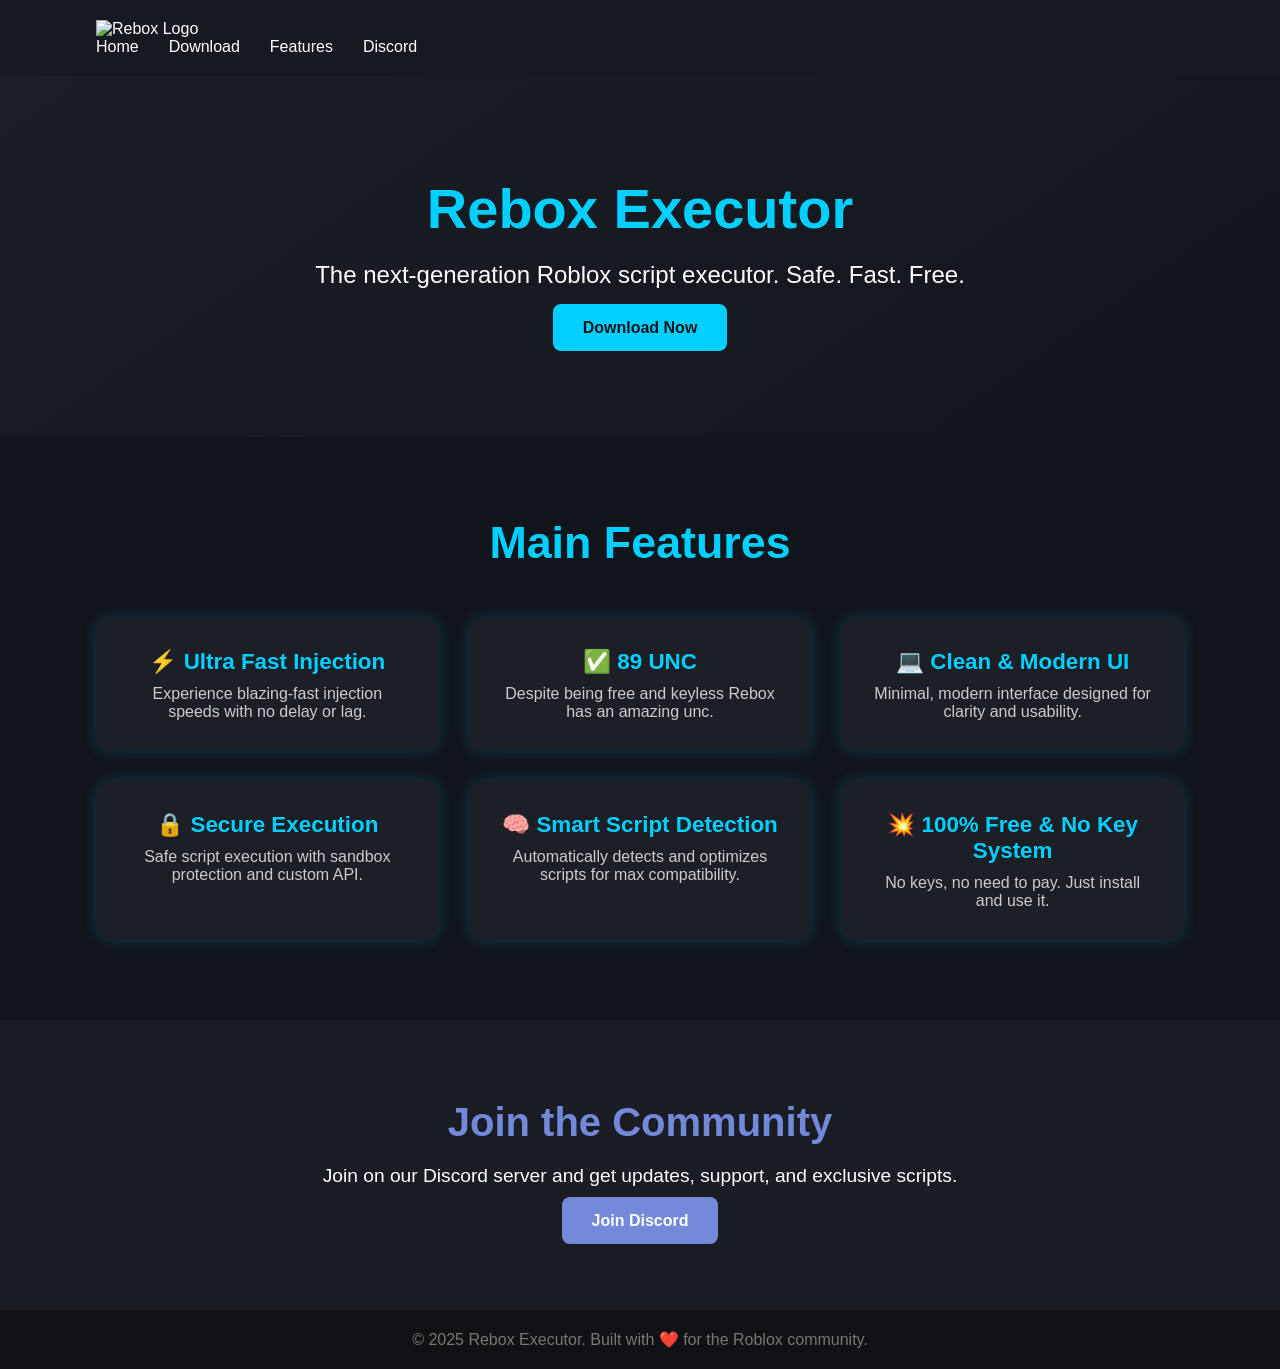
==== index.html @ 213a43aa "Add files via upload" ====
<!DOCTYPE html>
<html lang="en">
<head>
  <meta charset="UTF-8">
  <meta name="viewport" content="width=device-width, initial-scale=1">
  <title>Rebox Executor</title>
  <link rel="stylesheet" href="style.css">
</head>
<body>

  <header>
    <div class="container">
      <img src="images/logo.png" alt="Rebox Logo" class="logo-img">
      <nav>
        <ul>
          <li><a href="index.html">Home</a></li>
          <li><a href="download.html">Download</a></li>
          <li><a href="#features">Features</a></li>
          <li><a href="#discord">Discord</a></li>
        </ul>
      </nav>
    </div>
  </header>

  <section class="hero">
    <div class="hero-content">
      <h1>Rebox Executor</h1>
      <p>The next-generation Roblox script executor. Safe. Fast. Free.</p>
      <a href="download.html" class="button">Download Now</a>
    </div>
  </section>

  <section id="features" class="features">
    <div class="container">
      <h2>Main Features</h2>
      <div class="features-grid">
        <div class="feature-box">
          <h3>⚡ Ultra Fast Injection</h3>
          <p>Experience blazing-fast injection speeds with no delay or lag.</p>
        </div>
        <div class="feature-box">
          <h3>✅ 89 UNC</h3>
          <p>Despite being free and keyless Rebox has an amazing unc.</p>
        </div>
        <div class="feature-box">
          <h3>💻 Clean & Modern UI</h3>
          <p>Minimal, modern interface designed for clarity and usability.</p>
        </div>
        <div class="feature-box">
          <h3>🔒 Secure Execution</h3>
          <p>Safe script execution with sandbox protection and custom API.</p>
        </div>
        <div class="feature-box">
          <h3>🧠 Smart Script Detection</h3>
          <p>Automatically detects and optimizes scripts for max compatibility.</p>
        </div>
        <div class="feature-box">
          <h3>💥 100% Free & No Key System</h3>
          <p>No keys, no need to pay. Just install and use it.</p>
        </div>
      </div>
    </div>
  </section>

  <section id="discord" class="discord">
    <div class="container">
      <h2>Join the Community</h2>
      <p>Join on our Discord server and get updates, support, and exclusive scripts.</p>
      <a href="https://discord.gg/3Jmhfe6d" target="_blank" class="button discord-btn">Join Discord</a>
    </div>
  </section>

  <footer>
    <div class="container">
      <p>&copy; 2025 Rebox Executor. Built with ❤️ for the Roblox community.</p>
    </div>
  </footer>

</body>
</html>
---- style.css ----
/* General reset and base */
* {
  margin: 0;
  padding: 0;
  box-sizing: border-box;
}

body {
  font-family: 'Segoe UI', sans-serif;
  background-color: #12151b;
  color: #ffffff;
}

.container {
  width: 85%;
  max-width: 1200px;
  margin: 0 auto;
}

/* Header */
header {
  background-color: #16191f;
  padding: 20px 0;
  display: flex;
  justify-content: space-between;
  align-items: center;
  position: sticky;
  top: 0;
  z-index: 999;
}

.logo-img {
  width: 160px;
}

nav ul {
  display: flex;
  list-style: none;
  gap: 30px;
}

nav a {
  color: #ffffff;
  text-decoration: none;
  font-weight: 500;
  transition: color 0.3s;
}

nav a:hover {
  color: #00cfff;
}

/* Hero Section */
.hero {
  background: linear-gradient(145deg, #1b1e25, #12151b);
  text-align: center;
  padding: 100px 20px;
}

.hero h1 {
  font-size: 3.5em;
  color: #00cfff;
  margin-bottom: 20px;
}

.hero p {
  font-size: 1.5em;
  margin-bottom: 30px;
}

.button {
  background-color: #00cfff;
  padding: 15px 30px;
  color: #12151b;
  font-weight: bold;
  border: none;
  border-radius: 8px;
  text-decoration: none;
  transition: transform 0.3s, box-shadow 0.3s;
}

.button:hover {
  transform: translateY(-3px);
  box-shadow: 0 0 15px #00cfff;
}

/* Features Section */
.features {
  padding: 80px 0;
}

.features h2 {
  font-size: 2.8em;
  text-align: center;
  margin-bottom: 50px;
  color: #00cfff;
}

.features-grid {
  display: grid;
  grid-template-columns: repeat(auto-fit, minmax(280px, 1fr));
  gap: 30px;
}

.feature-box {
  background-color: #1c1f26;
  padding: 30px;
  border-radius: 15px;
  box-shadow: 0 0 15px rgba(0, 204, 255, 0.2);
  transition: transform 0.3s, box-shadow 0.3s;
  text-align: center;
}

.feature-box:hover {
  transform: translateY(-8px);
  box-shadow: 0 0 25px rgba(0, 204, 255, 0.6);
}

.feature-box h3 {
  color: #00cfff;
  font-size: 1.4em;
  margin-bottom: 10px;
}

.feature-box p {
  font-size: 1em;
  color: #ccc;
}

/* Discord Section */
.discord {
  background-color: #1a1d24;
  padding: 80px 0;
  text-align: center;
}

.discord h2 {
  font-size: 2.5em;
  margin-bottom: 20px;
  color: #7289da;
}

.discord p {
  font-size: 1.2em;
  margin-bottom: 25px;
}

.discord-btn {
  background-color: #7289da;
  color: #fff;
  transition: transform 0.3s, box-shadow 0.3s;
}

.discord-btn:hover {
  transform: translateY(-4px);
  box-shadow: 0 0 15px #7289da;
}

/* Footer */
footer {
  background-color: #101215;
  text-align: center;
  padding: 20px 0;
  font-size: 1em;
  color: #777;
}
.download-section {
  padding: 100px 20px;
  text-align: center;
  background: linear-gradient(145deg, #1b1e25, #12151b);
  min-height: 100vh;
}

.download-title {
  font-size: 3em;
  color: #00cfff;
  margin-bottom: 10px;
  text-shadow: 0 0 15px #00cfff;
}

.download-subtitle {
  font-size: 1.2em;
  color: #ccc;
  margin-bottom: 50px;
}

.download-buttons {
  display: flex;
  justify-content: center;
  flex-wrap: wrap;
  gap: 30px;
  margin-bottom: 40px;
}

.button.glow-blue {
  background-color: #00cfff;
  color: #12151b;
  box-shadow: 0 0 15px #00cfff;
}

.button.glow-blue:hover {
  box-shadow: 0 0 25px #00eaff;
  transform: translateY(-4px);
}

.button.glow-green {
  background-color: #00ffbb;
  color: #12151b;
  box-shadow: 0 0 15px #00ffbb;
}

.button.glow-green:hover {
  box-shadow: 0 0 25px #00ffc3;
  transform: translateY(-4px);
}

.disclaimer {
  font-size: 0.9em;
  color: #888;
  margin-top: 20px;
}
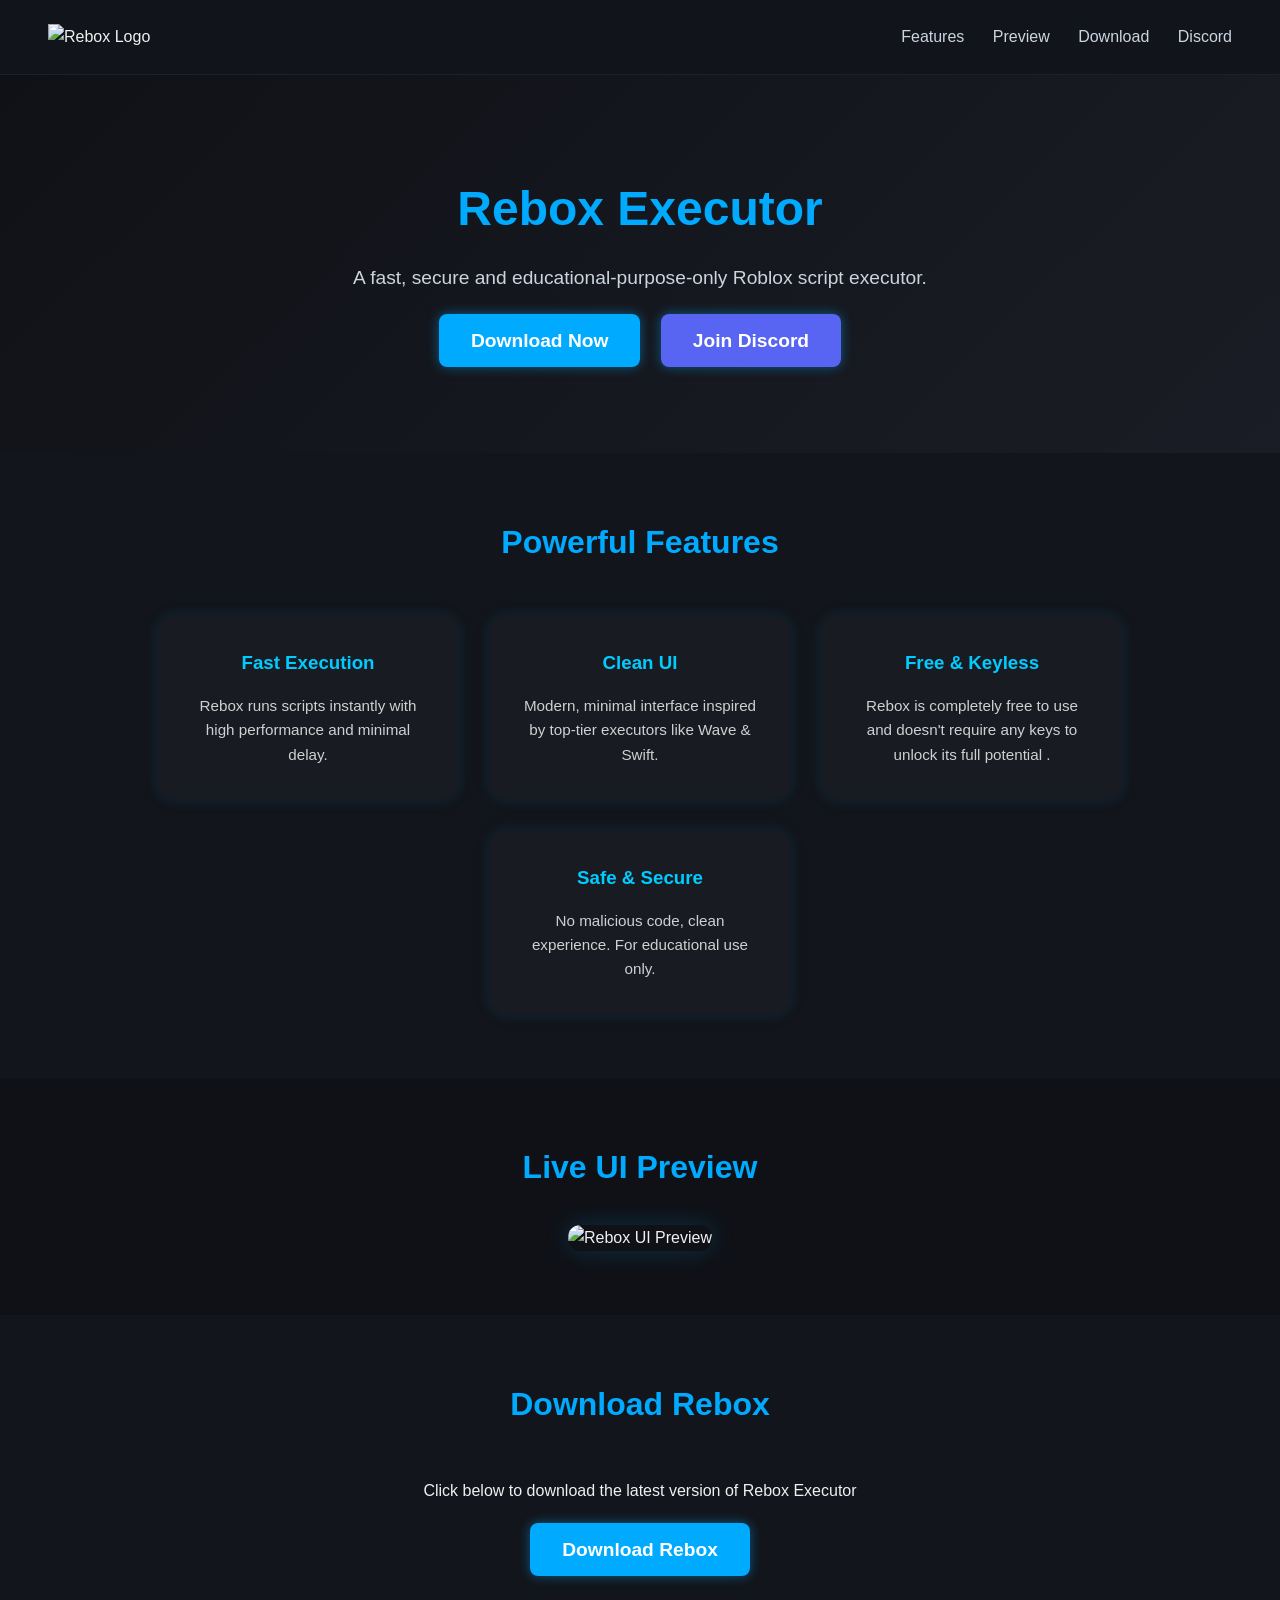
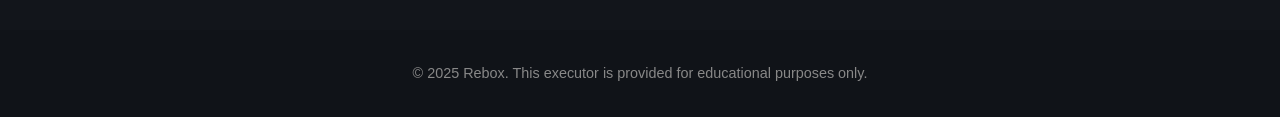
==== commit 42803d43: "Add files via upload" ====
--- a/index.html
+++ b/index.html
@@ -3,78 +3,78 @@
 <head>
   <meta charset="UTF-8">
   <meta name="viewport" content="width=device-width, initial-scale=1">
-  <title>Rebox Executor</title>
+  <title>Rebox - Roblox Executor</title>
   <link rel="stylesheet" href="style.css">
+  <link href="https://cdn.jsdelivr.net/npm/aos@2.3.4/dist/aos.css" rel="stylesheet">
 </head>
 <body>
 
-  <header>
-    <div class="container">
-      <img src="images/logo.png" alt="Rebox Logo" class="logo-img">
-      <nav>
-        <ul>
-          <li><a href="index.html">Home</a></li>
-          <li><a href="download.html">Download</a></li>
-          <li><a href="#features">Features</a></li>
-          <li><a href="#discord">Discord</a></li>
-        </ul>
-      </nav>
-    </div>
+  <!-- HEADER -->
+  <header class="header">
+    <!-- Per il logo -->
+<img src="images/logo.png" alt="Rebox Logo" class="logo">
+    <nav>
+      <a href="#features">Features</a>
+      <a href="#preview">Preview</a>
+      <a href="#download">Download</a>
+      <a href="https://discord.gg/YOURSERVER" target="_blank">Discord</a>
+    </nav>
   </header>
 
+  <!-- HERO -->
   <section class="hero">
-    <div class="hero-content">
-      <h1>Rebox Executor</h1>
-      <p>The next-generation Roblox script executor. Safe. Fast. Free.</p>
-      <a href="download.html" class="button">Download Now</a>
+    <h1 data-aos="fade-up">Rebox Executor</h1>
+    <p data-aos="fade-up" data-aos-delay="200">A fast, secure and educational-purpose-only Roblox script executor.</p>
+    <div data-aos="fade-up" data-aos-delay="400">
+      <a href="#download" class="btn big">Download Now</a>
+      <a href="https://discord.gg/3Jmhfe6d" class="btn big discord" target="_blank">Join Discord</a>
     </div>
   </section>
 
-  <section id="features" class="features">
-    <div class="container">
-      <h2>Main Features</h2>
-      <div class="features-grid">
-        <div class="feature-box">
-          <h3>⚡ Ultra Fast Injection</h3>
-          <p>Experience blazing-fast injection speeds with no delay or lag.</p>
-        </div>
-        <div class="feature-box">
-          <h3>✅ 89 UNC</h3>
-          <p>Despite being free and keyless Rebox has an amazing unc.</p>
-        </div>
-        <div class="feature-box">
-          <h3>💻 Clean & Modern UI</h3>
-          <p>Minimal, modern interface designed for clarity and usability.</p>
-        </div>
-        <div class="feature-box">
-          <h3>🔒 Secure Execution</h3>
-          <p>Safe script execution with sandbox protection and custom API.</p>
-        </div>
-        <div class="feature-box">
-          <h3>🧠 Smart Script Detection</h3>
-          <p>Automatically detects and optimizes scripts for max compatibility.</p>
-        </div>
-        <div class="feature-box">
-          <h3>💥 100% Free & No Key System</h3>
-          <p>No keys, no need to pay. Just install and use it.</p>
-        </div>
+  <!-- FEATURES -->
+  <section class="features" id="features">
+    <h2 data-aos="fade-up">Powerful Features</h2>
+    <div class="cards">
+      <div class="card" data-aos="fade-up">
+        <h3>Fast Execution</h3>
+        <p>Rebox runs scripts instantly with high performance and minimal delay.</p>
+      </div>
+      <div class="card" data-aos="fade-up" data-aos-delay="100">
+        <h3>Clean UI</h3>
+        <p>Modern, minimal interface inspired by top-tier executors like Wave & Swift.</p>
+      </div>
+      <div class="card" data-aos="fade-up" data-aos-delay="200">
+        <h3>Free & Keyless</h3>
+        <p>Rebox is completely free to use and doesn't require any keys to unlock its full potential .</p>
+      </div>
+      <div class="card" data-aos="fade-up" data-aos-delay="300">
+        <h3>Safe & Secure</h3>
+        <p>No malicious code, clean experience. For educational use only.</p>
       </div>
     </div>
   </section>
 
-  <section id="discord" class="discord">
-    <div class="container">
-      <h2>Join the Community</h2>
-      <p>Join on our Discord server and get updates, support, and exclusive scripts.</p>
-      <a href="https://discord.gg/3Jmhfe6d" target="_blank" class="button discord-btn">Join Discord</a>
+  <!-- PREVIEW -->
+  <section class="preview" id="preview">
+    <h2 data-aos="fade-up">Live UI Preview</h2>
+    <img src="images/preview.png" alt="Rebox UI Preview" data-aos="fade-up" data-aos-delay="200">
+  </section>
+  <!-- DOWNLOAD -->
+  <section class="features" id="download">
+    <h2 data-aos="fade-up">Download Rebox</h2>
+    <p data-aos="fade-up" data-aos-delay="100">Click below to download the latest version of Rebox Executor</p>
+    <div style="margin-top: 2rem;" data-aos="fade-up" data-aos-delay="200">
+      <a href="download.html" class="btn big">Download Rebox</a>
     </div>
   </section>
 
+  <!-- FOOTER -->
   <footer>
-    <div class="container">
-      <p>&copy; 2025 Rebox Executor. Built with ❤️ for the Roblox community.</p>
-    </div>
+    <p>© 2025 Rebox. This executor is provided for educational purposes only.</p>
   </footer>
 
+  <!-- AOS SCRIPT -->
+  <script src="https://cdn.jsdelivr.net/npm/aos@2.3.4/dist/aos.js"></script>
+  <script>AOS.init();</script>
 </body>
 </html>
--- a/style.css
+++ b/style.css
@@ -3,219 +3,169 @@
   margin: 0;
   padding: 0;
   box-sizing: border-box;
+  scroll-behavior: smooth;
+  font-family: 'Segoe UI', sans-serif;
 }
 
 body {
-  font-family: 'Segoe UI', sans-serif;
-  background-color: #12151b;
-  color: #ffffff;
-}
-
-.container {
-  width: 85%;
-  max-width: 1200px;
-  margin: 0 auto;
+  background-color: #0f1116;
+  color: #f0f0f0;
+  line-height: 1.6;
 }
 
 /* Header */
-header {
-  background-color: #16191f;
-  padding: 20px 0;
+.header {
   display: flex;
   justify-content: space-between;
   align-items: center;
+  padding: 1.5rem 3rem;
+  background-color: #11141a;
+  border-bottom: 1px solid #1f2025;
   position: sticky;
   top: 0;
-  z-index: 999;
+  z-index: 1000;
 }
 
-.logo-img {
-  width: 160px;
-}
-
-nav ul {
-  display: flex;
-  list-style: none;
-  gap: 30px;
+.logo {
+  width: 140px;
+  height: auto;
 }
 
 nav a {
-  color: #ffffff;
+  margin-left: 1.5rem;
   text-decoration: none;
+  color: #cbd5e1;
   font-weight: 500;
-  transition: color 0.3s;
+  transition: 0.3s;
 }
 
 nav a:hover {
-  color: #00cfff;
+  color: #00aaff;
 }
 
 /* Hero Section */
 .hero {
-  background: linear-gradient(145deg, #1b1e25, #12151b);
   text-align: center;
-  padding: 100px 20px;
+  padding: 6rem 2rem;
+  background: linear-gradient(135deg, #0f1116, #1a1d25);
 }
 
 .hero h1 {
-  font-size: 3.5em;
-  color: #00cfff;
-  margin-bottom: 20px;
+  font-size: 3rem;
+  color: #00aaff;
+  margin-bottom: 1rem;
 }
 
 .hero p {
-  font-size: 1.5em;
-  margin-bottom: 30px;
+  font-size: 1.2rem;
+  color: #cbd5e1;
+  margin-bottom: 2rem;
 }
 
-.button {
-  background-color: #00cfff;
-  padding: 15px 30px;
-  color: #12151b;
-  font-weight: bold;
-  border: none;
+.btn {
+  background: #00aaff;
+  color: #fff;
+  padding: 0.75rem 1.5rem;
   border-radius: 8px;
   text-decoration: none;
-  transition: transform 0.3s, box-shadow 0.3s;
+  font-weight: bold;
+  box-shadow: 0 0 12px #00aaff77;
+  transition: 0.3s;
 }
 
-.button:hover {
-  transform: translateY(-3px);
-  box-shadow: 0 0 15px #00cfff;
+.btn:hover {
+  background: #0094cc;
+  box-shadow: 0 0 20px #00aaffaa;
+}
+
+.btn.big {
+  font-size: 1.2rem;
+  padding: 1rem 2rem;
+}
+
+.btn.discord {
+  background: #5865F2;
+  margin-left: 1rem;
 }
 
 /* Features Section */
 .features {
-  padding: 80px 0;
+  padding: 4rem 2rem;
+  background-color: #12151b;
+  text-align: center;
 }
 
 .features h2 {
-  font-size: 2.8em;
-  text-align: center;
-  margin-bottom: 50px;
-  color: #00cfff;
+  font-size: 2rem;
+  margin-bottom: 3rem;
+  color: #00aaff;
 }
 
-.features-grid {
-  display: grid;
-  grid-template-columns: repeat(auto-fit, minmax(280px, 1fr));
-  gap: 30px;
+.cards {
+  display: flex;
+  flex-wrap: wrap;
+  justify-content: center;
+  gap: 2rem;
 }
 
-.feature-box {
-  background-color: #1c1f26;
-  padding: 30px;
-  border-radius: 15px;
-  box-shadow: 0 0 15px rgba(0, 204, 255, 0.2);
+.card {
+  background: #181b22;
+  border-radius: 16px;
+  padding: 2rem;
+  width: 300px;
+  box-shadow: 0 0 15px #00aaff22;
   transition: transform 0.3s, box-shadow 0.3s;
+}
+
+.card:hover {
+  transform: translateY(-5px);
+  box-shadow: 0 0 25px #00aaff55;
+}
+
+.card h3 {
+  color: #00ccff;
+  margin-bottom: 1rem;
+}
+
+.card p {
+  color: #d0d0d0;
+  font-size: 0.95rem;
+}
+
+/* Preview Section */
+.preview {
+  padding: 4rem 2rem;
+  background-color: #0f1116;
   text-align: center;
 }
 
-.feature-box:hover {
-  transform: translateY(-8px);
-  box-shadow: 0 0 25px rgba(0, 204, 255, 0.6);
+.preview h2 {
+  color: #00aaff;
+  font-size: 2rem;
+  margin-bottom: 2rem;
 }
 
-.feature-box h3 {
-  color: #00cfff;
-  font-size: 1.4em;
-  margin-bottom: 10px;
-}
-
-.feature-box p {
-  font-size: 1em;
-  color: #ccc;
-}
-
-/* Discord Section */
-.discord {
-  background-color: #1a1d24;
-  padding: 80px 0;
-  text-align: center;
-}
-
-.discord h2 {
-  font-size: 2.5em;
-  margin-bottom: 20px;
-  color: #7289da;
-}
-
-.discord p {
-  font-size: 1.2em;
-  margin-bottom: 25px;
-}
-
-.discord-btn {
-  background-color: #7289da;
-  color: #fff;
-  transition: transform 0.3s, box-shadow 0.3s;
-}
-
-.discord-btn:hover {
-  transform: translateY(-4px);
-  box-shadow: 0 0 15px #7289da;
+.preview img {
+  max-width: 90%;
+  border-radius: 12px;
+  box-shadow: 0 0 25px #00aaff33;
 }
 
 /* Footer */
 footer {
-  background-color: #101215;
   text-align: center;
-  padding: 20px 0;
-  font-size: 1em;
-  color: #777;
-}
-.download-section {
-  padding: 100px 20px;
-  text-align: center;
-  background: linear-gradient(145deg, #1b1e25, #12151b);
-  min-height: 100vh;
+  padding: 2rem;
+  background-color: #101318;
+  color: #888;
+  font-size: 0.9rem;
 }
 
-.download-title {
-  font-size: 3em;
-  color: #00cfff;
-  margin-bottom: 10px;
-  text-shadow: 0 0 15px #00cfff;
+/* Animations (AOS already included) */
+[data-aos] {
+  opacity: 0;
+  transition-property: opacity, transform;
 }
 
-.download-subtitle {
-  font-size: 1.2em;
-  color: #ccc;
-  margin-bottom: 50px;
+[data-aos].aos-animate {
+  opacity: 1;
 }
-
-.download-buttons {
-  display: flex;
-  justify-content: center;
-  flex-wrap: wrap;
-  gap: 30px;
-  margin-bottom: 40px;
-}
-
-.button.glow-blue {
-  background-color: #00cfff;
-  color: #12151b;
-  box-shadow: 0 0 15px #00cfff;
-}
-
-.button.glow-blue:hover {
-  box-shadow: 0 0 25px #00eaff;
-  transform: translateY(-4px);
-}
-
-.button.glow-green {
-  background-color: #00ffbb;
-  color: #12151b;
-  box-shadow: 0 0 15px #00ffbb;
-}
-
-.button.glow-green:hover {
-  box-shadow: 0 0 25px #00ffc3;
-  transform: translateY(-4px);
-}
-
-.disclaimer {
-  font-size: 0.9em;
-  color: #888;
-  margin-top: 20px;
-}
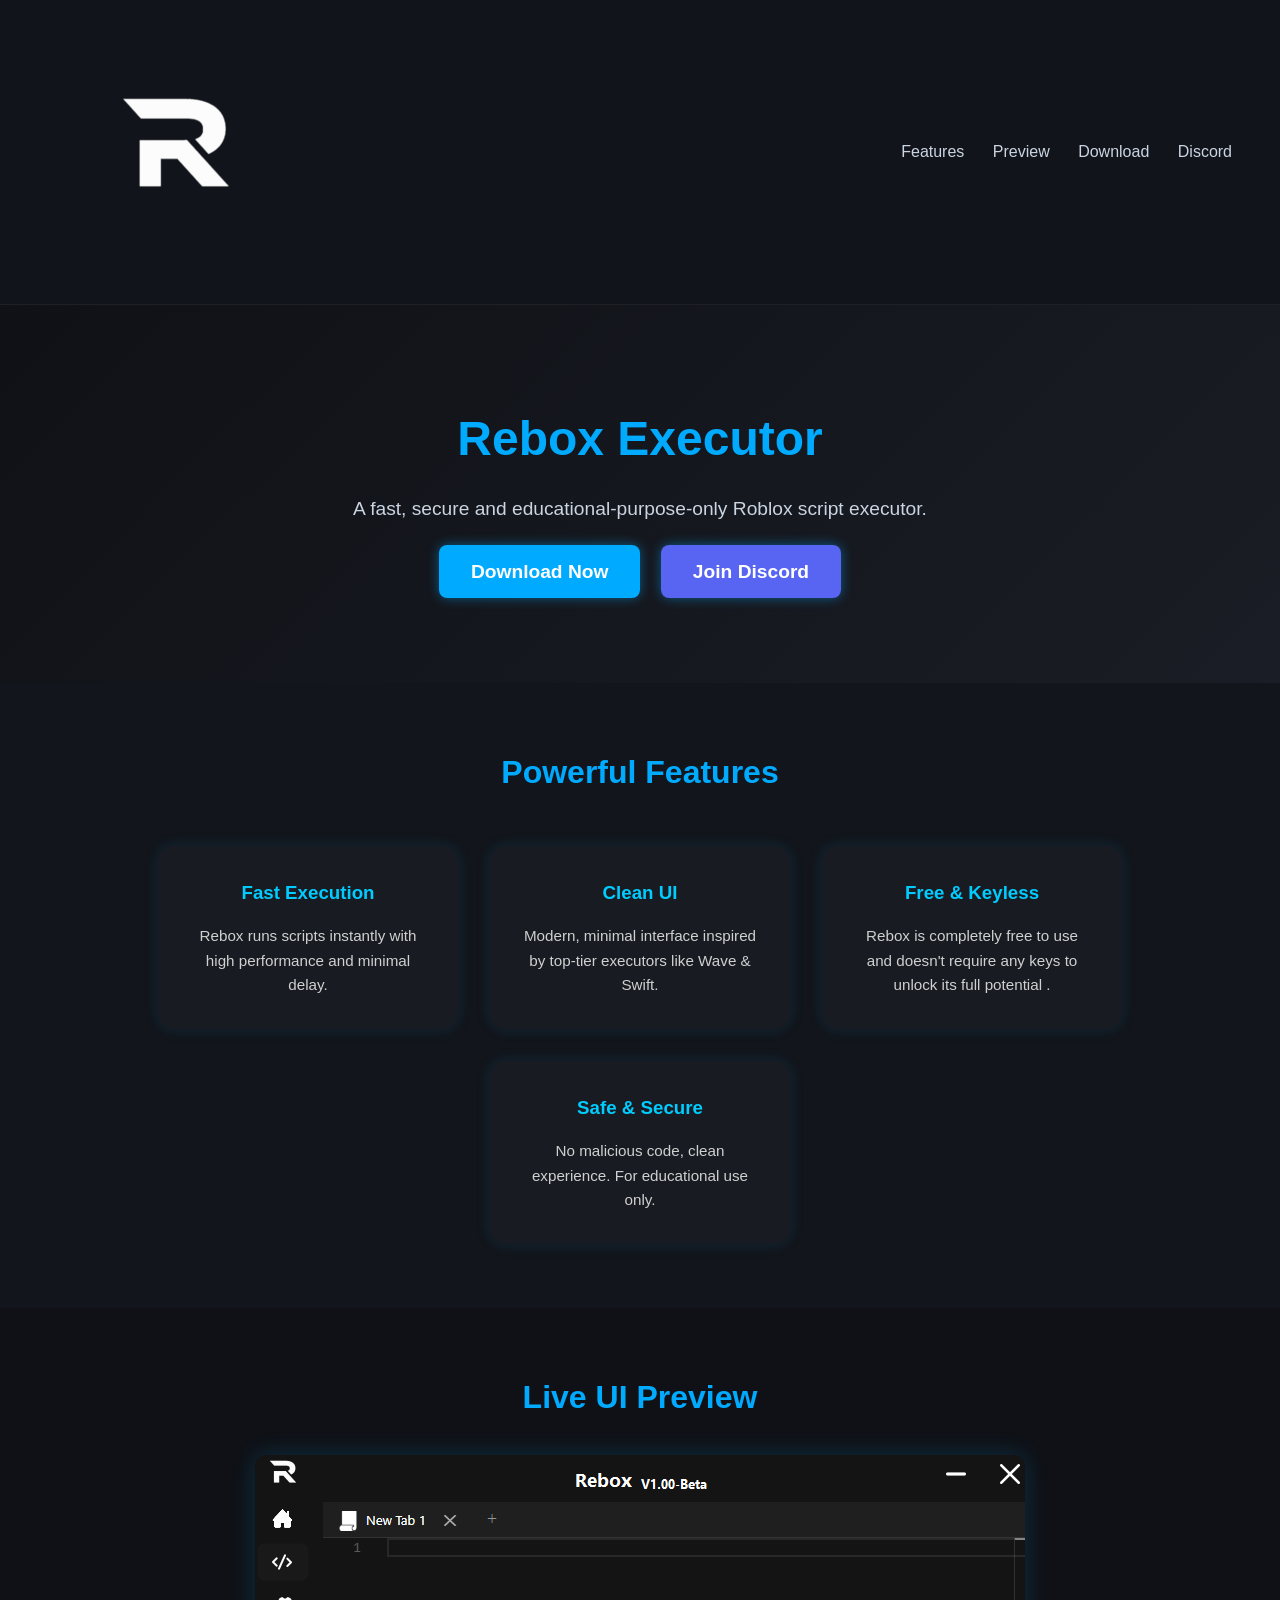
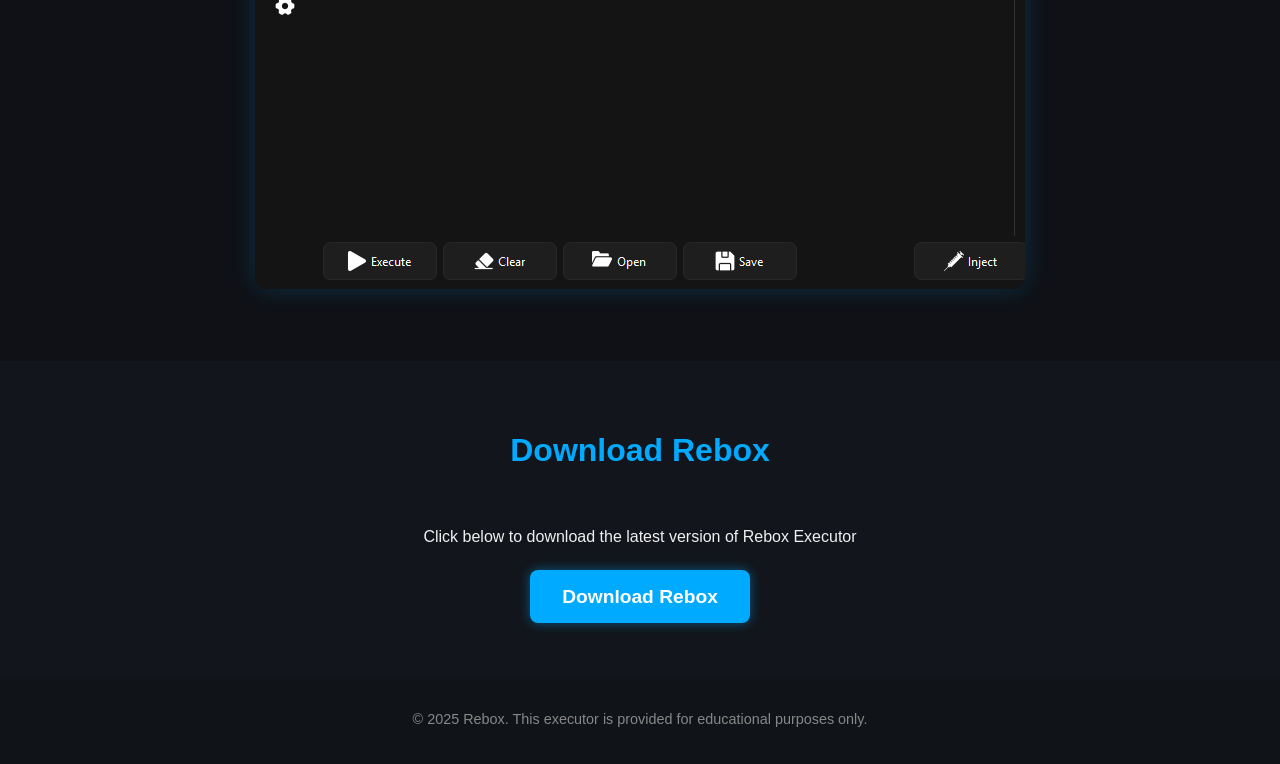
==== commit f9cadb52: "index.html" ====
--- a/index.html
+++ b/index.html
@@ -12,7 +12,7 @@
   <!-- HEADER -->
   <header class="header">
     <!-- Per il logo -->
-<img src="images/logo.png" alt="Rebox Logo" class="logo">
+<img src="logo.png" alt="Logo">
     <nav>
       <a href="#features">Features</a>
       <a href="#preview">Preview</a>
@@ -57,7 +57,7 @@
   <!-- PREVIEW -->
   <section class="preview" id="preview">
     <h2 data-aos="fade-up">Live UI Preview</h2>
-    <img src="images/preview.png" alt="Rebox UI Preview" data-aos="fade-up" data-aos-delay="200">
+    <img src="preview.png" alt="Rebox UI Preview" data-aos="fade-up" data-aos-delay="200">
   </section>
   <!-- DOWNLOAD -->
   <section class="features" id="download">
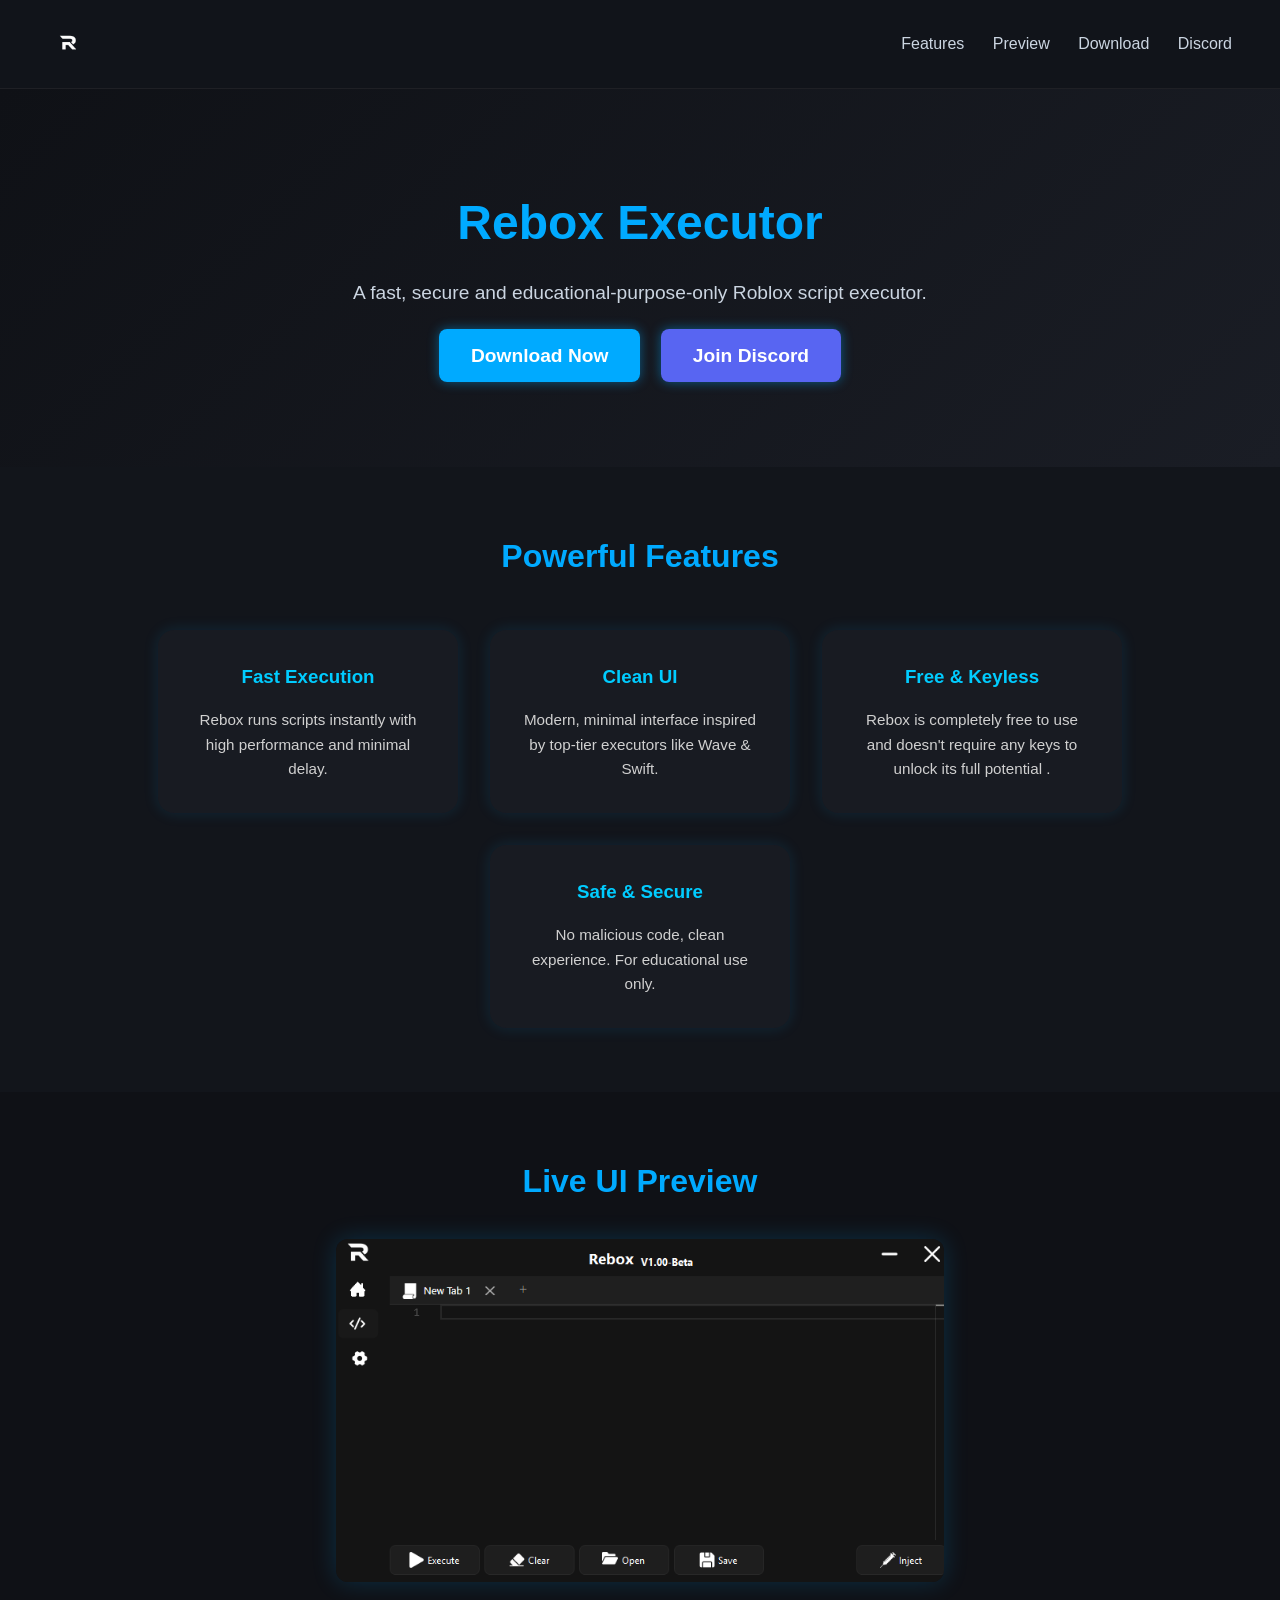
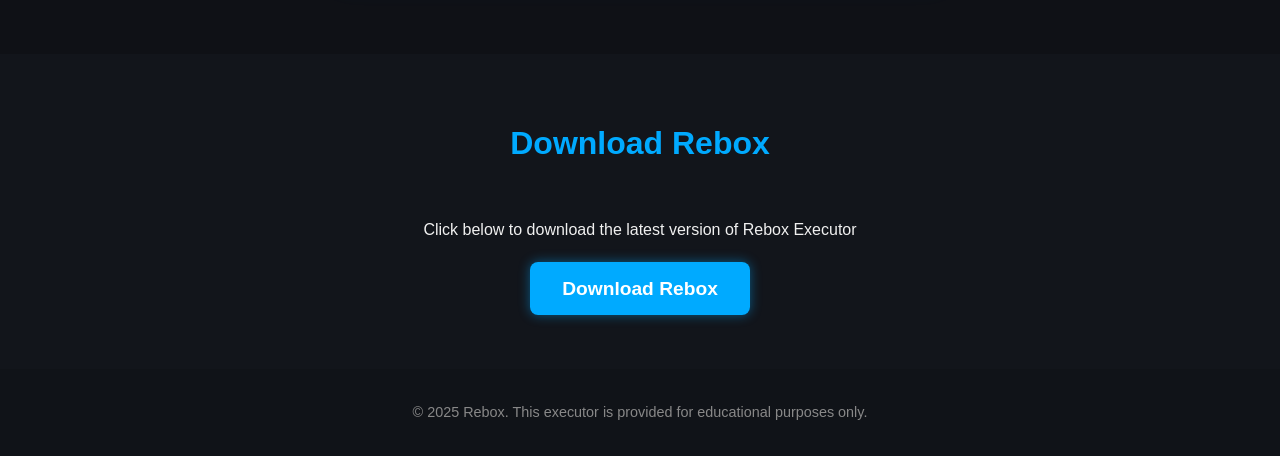
==== commit 9f5854f6: "index.html" ====
--- a/index.html
+++ b/index.html
@@ -12,7 +12,7 @@
   <!-- HEADER -->
   <header class="header">
     <!-- Per il logo -->
-<img src="logo.png" alt="Logo">
+<img src="logo.png" alt="Logo" class="logo">
     <nav>
       <a href="#features">Features</a>
       <a href="#preview">Preview</a>
--- a/style.css
+++ b/style.css
@@ -27,7 +27,7 @@
 }
 
 .logo {
-  width: 140px;
+  width: 40px;
   height: auto;
 }
 
@@ -146,7 +146,7 @@
 }
 
 .preview img {
-  max-width: 90%;
+  max-width: 50%;
   border-radius: 12px;
   box-shadow: 0 0 25px #00aaff33;
 }
